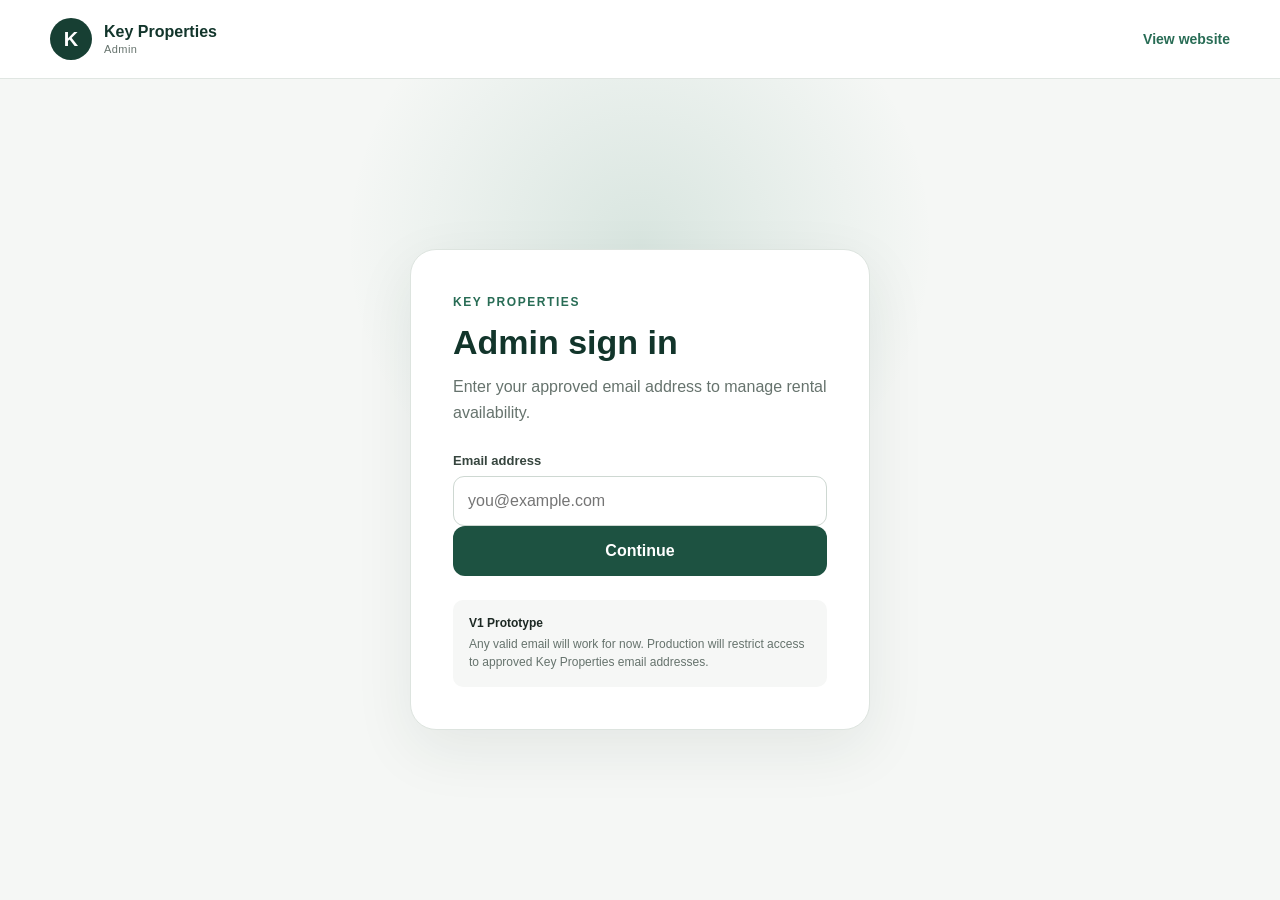
==== admin.html @ e24a8eb3 "Initial Key Properties website" ====
<!DOCTYPE html>
<html lang="en">
<head>
  <meta charset="UTF-8">
  <meta name="viewport" content="width=device-width, initial-scale=1.0">

  <title>Admin | Key Properties</title>

  <link rel="stylesheet" href="styles.css">
</head>

<body data-page="admin" class="admin-body">


<header class="admin-header">
  <div class="container header-inner">

    <a class="brand" href="index.html">
      <span class="brand-mark">K</span>

      <span>
        <strong>Key Properties</strong>
        <small>Admin</small>
      </span>
    </a>

    <div class="admin-header-actions">
      <a href="index.html" class="text-link">
        View website
      </a>

      <button
        id="logoutButton"
        class="button button-small button-outline hidden"
        type="button"
      >
        Sign out
      </button>
    </div>

  </div>
</header>


<main>

  <!-- LOGIN -->

  <section id="adminLogin" class="admin-login">

    <div class="login-card">

      <span class="eyebrow">Key Properties</span>

      <h1>Admin sign in</h1>

      <p>
        Enter your approved email address to manage rental availability.
      </p>


      <form id="adminLoginForm">

        <div class="field">
          <label for="adminEmail">Email address</label>

          <input
            id="adminEmail"
            name="adminEmail"
            type="email"
            placeholder="you@example.com"
            required
          >
        </div>

        <button
          class="button button-primary button-full"
          type="submit"
        >
          Continue
        </button>

      </form>


      <div class="prototype-note">
        <strong>V1 Prototype</strong>

        <p>
          Any valid email will work for now. Production will restrict
          access to approved Key Properties email addresses.
        </p>
      </div>

    </div>

  </section>


  <!-- DASHBOARD -->

  <section id="adminDashboard" class="admin-dashboard hidden">

    <div class="container">

      <div class="admin-page-heading">

        <div>
          <span class="eyebrow">Rental Management</span>
          <h1>Available Units</h1>

          <p>
            Turn a unit on to make it appear on the public website
            and rental forms.
          </p>
        </div>


        <div class="availability-summary">
          <span id="availableCount">0</span>
          <small>available</small>
        </div>

      </div>


      <div class="admin-notice">
        <div>
          <strong>Prototype behaviour</strong>

          <p>
            Changes are currently saved only in this browser.
            The production version will sync these settings across
            Mom, Dad and David automatically.
          </p>
        </div>
      </div>


      <div id="adminUnitGroups"></div>


      <div class="admin-bottom-actions">

        <button
          id="resetAvailability"
          class="button button-secondary"
          type="button"
        >
          Reset to Airtable Starting State
        </button>

        <a
          href="index.html#available"
          class="button button-primary"
        >
          View Public Website
        </a>

      </div>

    </div>

  </section>

</main>

<script src="app.js"></script>

</body>
</html>
---- styles.css ----
/* =========================================================
   KEY PROPERTIES V1
   ========================================================= */

:root {
  --green-950: #12352b;
  --green-900: #173f33;
  --green-800: #1d5241;
  --green-700: #286c55;
  --green-600: #33866a;
  --green-100: #e8f2ed;
  --green-50: #f3f8f5;

  --cream: #f7f7f2;
  --white: #ffffff;

  --text: #1d2924;
  --muted: #66736d;
  --line: #dde4df;

  --success: #237a57;

  --shadow:
    0 20px 60px rgba(22, 54, 43, 0.08);

  --radius-sm: 10px;
  --radius: 16px;
  --radius-lg: 26px;

  --container: 1180px;
}


/* RESET */

* {
  box-sizing: border-box;
}

html {
  scroll-behavior: smooth;
}

body {
  margin: 0;
  font-family:
    Inter,
    -apple-system,
    BlinkMacSystemFont,
    "Segoe UI",
    sans-serif;

  background: var(--white);
  color: var(--text);

  -webkit-font-smoothing: antialiased;
}

a {
  color: inherit;
  text-decoration: none;
}

button,
input,
select,
textarea {
  font: inherit;
}

button {
  cursor: pointer;
}

img {
  max-width: 100%;
}


/* GLOBAL */

.container {
  width: min(calc(100% - 40px), var(--container));
  margin: 0 auto;
}

.hidden {
  display: none !important;
}

.eyebrow {
  display: inline-block;

  margin-bottom: 14px;

  color: var(--green-700);

  font-size: 12px;
  font-weight: 800;
  letter-spacing: 0.13em;

  text-transform: uppercase;
}

.eyebrow-light {
  color: #b9ddcd;
}


/* HEADER */

.site-header,
.admin-header {
  position: sticky;
  top: 0;

  z-index: 100;

  background: rgba(255, 255, 255, 0.94);

  border-bottom: 1px solid rgba(221, 228, 223, 0.9);

  backdrop-filter: blur(16px);
}

.header-inner {
  min-height: 78px;

  display: flex;
  align-items: center;
  justify-content: space-between;

  gap: 30px;
}

.brand {
  display: inline-flex;
  align-items: center;

  gap: 12px;
}

.brand-mark {
  width: 42px;
  height: 42px;

  display: grid;
  place-items: center;

  border-radius: 50%;

  background: var(--green-900);
  color: white;

  font-size: 20px;
  font-weight: 800;
}

.brand strong {
  display: block;

  color: var(--green-950);

  font-size: 16px;
}

.brand small {
  display: block;

  margin-top: 2px;

  color: var(--muted);

  font-size: 11px;
  letter-spacing: 0.04em;
}

.main-nav {
  display: flex;
  align-items: center;

  gap: 30px;
}

.main-nav a {
  position: relative;

  color: #4d5c55;

  font-size: 14px;
  font-weight: 600;
}

.main-nav a:hover,
.main-nav a.active {
  color: var(--green-800);
}

.main-nav a.active::after {
  content: "";

  position: absolute;
  left: 0;
  right: 0;
  bottom: -8px;

  height: 2px;

  background: var(--green-700);
}


/* BUTTONS */

.button {
  min-height: 50px;

  display: inline-flex;
  align-items: center;
  justify-content: center;

  padding: 0 22px;

  border: 1px solid transparent;
  border-radius: 12px;

  font-weight: 750;

  transition:
    transform 0.15s ease,
    background 0.15s ease,
    border 0.15s ease;
}

.button:hover {
  transform: translateY(-1px);
}

.button-small {
  min-height: 42px;
  padding: 0 17px;

  font-size: 14px;
}

.button-primary {
  background: var(--green-800);
  color: white;
}

.button-primary:hover {
  background: var(--green-900);
}

.button-secondary {
  background: var(--green-100);
  color: var(--green-900);
}

.button-outline {
  background: transparent;

  border-color: #cad6cf;

  color: var(--green-900);
}

.button-white {
  background: white;

  color: var(--green-950);
}

.button-full {
  width: 100%;
}


/* HERO */

.hero {
  padding: 90px 0 80px;

  background:
    radial-gradient(
      circle at 85% 20%,
      rgba(72, 137, 109, 0.15),
      transparent 28%
    ),
    linear-gradient(
      180deg,
      #fafbf8 0%,
      #f5f8f5 100%
    );
}

.hero-grid {
  display: grid;
  grid-template-columns:
    minmax(0, 1.25fr)
    minmax(320px, 0.75fr);

  align-items: center;

  gap: 80px;
}

.hero-copy h1 {
  max-width: 720px;

  margin: 0;

  color: var(--green-950);

  font-size: clamp(48px, 6vw, 78px);
  line-height: 0.98;
  letter-spacing: -0.055em;
}

.hero-copy h1 span {
  display: block;

  color: var(--green-600);
}

.hero-lead {
  max-width: 640px;

  margin: 28px 0 0;

  color: var(--muted);

  font-size: 19px;
  line-height: 1.7;
}

.hero-actions {
  display: flex;
  flex-wrap: wrap;

  gap: 12px;

  margin-top: 36px;
}

.hero-points {
  display: flex;
  flex-wrap: wrap;

  gap: 24px;

  margin-top: 32px;

  color: #55645d;

  font-size: 13px;
  font-weight: 650;
}

.hero-panel {
  padding: 32px;

  border: 1px solid #dfe8e3;
  border-radius: var(--radius-lg);

  background: rgba(255, 255, 255, 0.78);

  box-shadow: var(--shadow);
}

.hero-panel-top {
  display: flex;
  align-items: center;

  gap: 9px;

  color: var(--muted);

  font-size: 13px;
  font-weight: 700;
}

.status-dot {
  width: 9px;
  height: 9px;

  border-radius: 50%;

  background: #3a9f76;

  box-shadow:
    0 0 0 5px rgba(58, 159, 118, 0.12);
}

.hero-availability {
  margin: 28px 0;
}

.hero-unit {
  margin-bottom: 16px;
}

.hero-unit:last-child {
  margin-bottom: 0;
}

.hero-unit strong {
  display: block;

  margin-bottom: 5px;

  color: var(--green-950);

  font-size: 20px;
}

.hero-unit span {
  color: var(--muted);

  font-size: 14px;
}

.text-link {
  color: var(--green-700);

  font-size: 14px;
  font-weight: 750;
}


/* SECTIONS */

.section {
  padding: 90px 0;
}

.section-soft {
  background: var(--green-50);
}

.section-heading {
  display: flex;
  align-items: flex-end;
  justify-content: space-between;

  gap: 50px;

  margin-bottom: 40px;
}

.section-heading h2 {
  margin: 0;

  color: var(--green-950);

  font-size: 42px;
  letter-spacing: -0.035em;
}

.section-heading p {
  max-width: 500px;

  margin: 0;

  color: var(--muted);

  line-height: 1.7;
}


/* RENTALS */

.rental-grid {
  display: grid;
  grid-template-columns: repeat(3, 1fr);

  gap: 20px;
}

.rental-card {
  overflow: hidden;

  border: 1px solid var(--line);
  border-radius: var(--radius-lg);

  background: white;

  transition:
    transform 0.18s ease,
    box-shadow 0.18s ease;
}

.rental-card:hover {
  transform: translateY(-3px);

  box-shadow: var(--shadow);
}

.rental-visual {
  min-height: 165px;

  display: flex;
  align-items: flex-end;

  padding: 22px;

  background:
    linear-gradient(
      135deg,
      var(--green-900),
      var(--green-700)
    );
}

.rental-visual-badge {
  padding: 7px 10px;

  border-radius: 99px;

  background: rgba(255, 255, 255, 0.15);
  color: white;

  font-size: 11px;
  font-weight: 750;

  backdrop-filter: blur(10px);
}

.rental-content {
  padding: 24px;
}

.rental-content h3 {
  margin: 0;

  color: var(--green-950);

  font-size: 21px;
}

.rental-content p {
  margin: 8px 0 20px;

  color: var(--muted);

  font-size: 14px;
}

.rental-meta {
  display: flex;

  gap: 18px;

  margin-bottom: 22px;

  color: #52625a;

  font-size: 13px;
  font-weight: 650;
}

.empty-state {
  grid-column: 1 / -1;

  padding: 50px;

  border: 1px dashed #cad6cf;
  border-radius: var(--radius-lg);

  background: var(--green-50);

  text-align: center;
}

.empty-state h3 {
  color: var(--green-950);
}


/* FEATURES */

.simple-grid {
  display: grid;
  grid-template-columns: repeat(3, 1fr);

  gap: 20px;
}

.feature-card {
  padding: 32px;

  border-radius: var(--radius);

  background: white;

  border: 1px solid #e0e8e3;
}

.feature-number {
  display: block;

  margin-bottom: 26px;

  color: var(--green-600);

  font-size: 12px;
  font-weight: 800;
}

.feature-card h3 {
  margin: 0 0 10px;

  color: var(--green-950);
}

.feature-card p {
  margin: 0;

  color: var(--muted);

  line-height: 1.6;
}


/* CTA */

.cta-card {
  display: flex;
  align-items: center;
  justify-content: space-between;

  gap: 40px;

  padding: 52px;

  border-radius: var(--radius-lg);

  background: var(--green-950);
  color: white;
}

.cta-card h2 {
  max-width: 650px;

  margin: 0;

  font-size: 40px;
  letter-spacing: -0.035em;
}

.cta-card p {
  max-width: 650px;

  margin: 12px 0 0;

  color: #c6d8d0;

  line-height: 1.6;
}


/* FORMS */

.form-page {
  padding: 70px 0 100px;

  background: #f7f9f7;
}

.form-layout {
  display: grid;

  grid-template-columns:
    minmax(250px, 0.45fr)
    minmax(0, 1fr);

  align-items: start;

  gap: 55px;
}

.form-sidebar {
  position: sticky;
  top: 125px;

  padding-top: 24px;
}

.form-sidebar h1 {
  margin: 0;

  color: var(--green-950);

  font-size: 41px;
  line-height: 1.08;
  letter-spacing: -0.04em;
}

.form-sidebar > p {
  margin: 20px 0;

  color: var(--muted);

  line-height: 1.7;
}

.sidebar-note {
  margin: 32px 0;

  padding: 20px;

  border-left: 3px solid var(--green-600);

  background: var(--green-100);
}

.sidebar-note strong {
  color: var(--green-950);
}

.sidebar-note p {
  margin: 8px 0 0;

  color: #55675e;

  font-size: 14px;
  line-height: 1.6;
}

.form-card {
  padding: 44px;

  border: 1px solid var(--line);
  border-radius: var(--radius-lg);

  background: white;

  box-shadow: 0 10px 40px rgba(20, 50, 40, 0.04);
}

.form-card-wide {
  max-width: 850px;
}

.form-section-heading {
  display: flex;
  align-items: center;

  gap: 16px;

  margin-bottom: 28px;
}

.form-section-heading > span {
  width: 38px;
  height: 38px;

  flex: 0 0 auto;

  display: grid;
  place-items: center;

  border-radius: 50%;

  background: var(--green-100);
  color: var(--green-800);

  font-size: 12px;
  font-weight: 800;
}

.form-section-heading h2 {
  margin: 0;

  color: var(--green-950);

  font-size: 22px;
}

.form-section-heading p {
  margin: 4px 0 0;

  color: var(--muted);

  font-size: 13px;
}

.form-grid {
  display: grid;

  gap: 20px;
}

.form-grid.two-columns {
  grid-template-columns: repeat(2, minmax(0, 1fr));
}

.field.full {
  grid-column: 1 / -1;
}

.field label {
  display: block;

  margin-bottom: 8px;

  color: #36453e;

  font-size: 13px;
  font-weight: 700;
}

.label-note {
  color: var(--muted);
  font-weight: 500;
}

.field input,
.field select,
.field textarea {
  width: 100%;

  border: 1px solid #ced8d2;
  border-radius: 11px;

  background: white;

  color: var(--text);

  outline: none;

  transition:
    border 0.15s ease,
    box-shadow 0.15s ease;
}

.field input,
.field select {
  min-height: 50px;

  padding: 0 14px;
}

.field textarea {
  padding: 14px;

  resize: vertical;
}

.field input:focus,
.field select:focus,
.field textarea:focus {
  border-color: var(--green-600);

  box-shadow:
    0 0 0 4px rgba(51, 134, 106, 0.1);
}

.form-divider {
  height: 1px;

  margin: 38px 0;

  border: 0;

  background: #e7ece9;
}

.checkbox-row {
  display: flex;
  align-items: flex-start;

  gap: 12px;

  margin: 30px 0;

  color: #53615b;

  font-size: 13px;
  line-height: 1.55;
}

.checkbox-row input {
  margin-top: 3px;
}

.success-message {
  margin-top: 20px;

  padding: 20px;

  border: 1px solid #b7dcca;
  border-radius: var(--radius-sm);

  background: #eef8f3;

  color: #285d48;
}

.success-message p {
  margin: 5px 0 0;

  font-size: 14px;
  line-height: 1.5;
}


/* ADMIN */

.admin-body {
  background: #f5f7f5;
}

.admin-header-actions {
  display: flex;
  align-items: center;

  gap: 20px;
}

.admin-login {
  min-height: calc(100vh - 79px);

  display: grid;
  place-items: center;

  padding: 50px 20px;

  background:
    radial-gradient(
      circle at 50% 20%,
      rgba(46, 124, 96, 0.14),
      transparent 32%
    ),
    #f5f7f5;
}

.login-card {
  width: min(100%, 460px);

  padding: 42px;

  border: 1px solid var(--line);
  border-radius: var(--radius-lg);

  background: white;

  box-shadow: var(--shadow);
}

.login-card h1 {
  margin: 0;

  color: var(--green-950);

  font-size: 34px;
}

.login-card > p {
  margin: 12px 0 28px;

  color: var(--muted);

  line-height: 1.6;
}

.prototype-note {
  margin-top: 24px;

  padding: 16px;

  border-radius: var(--radius-sm);

  background: #f6f7f6;

  color: var(--muted);

  font-size: 12px;
}

.prototype-note strong {
  color: var(--text);
}

.prototype-note p {
  margin: 5px 0 0;

  line-height: 1.5;
}

.admin-dashboard {
  padding: 60px 0 100px;
}

.admin-page-heading {
  display: flex;
  align-items: center;
  justify-content: space-between;

  gap: 30px;

  margin-bottom: 30px;
}

.admin-page-heading h1 {
  margin: 0;

  color: var(--green-950);

  font-size: 42px;
  letter-spacing: -0.04em;
}

.admin-page-heading p {
  margin: 10px 0 0;

  color: var(--muted);
}

.availability-summary {
  min-width: 130px;

  padding: 20px 26px;

  border: 1px solid var(--line);
  border-radius: var(--radius);

  background: white;

  text-align: center;
}

.availability-summary span {
  display: block;

  color: var(--green-700);

  font-size: 36px;
  font-weight: 800;
}

.availability-summary small {
  color: var(--muted);
}

.admin-notice {
  margin-bottom: 30px;

  padding: 20px 22px;

  border: 1px solid #d8e7df;
  border-radius: var(--radius-sm);

  background: var(--green-50);
}

.admin-notice p {
  margin: 5px 0 0;

  color: var(--muted);

  font-size: 13px;
}

.property-group {
  margin-bottom: 24px;

  border: 1px solid var(--line);
  border-radius: var(--radius);

  background: white;

  overflow: hidden;
}

.property-group-header {
  display: flex;
  align-items: center;
  justify-content: space-between;

  gap: 20px;

  padding: 22px 24px;

  border-bottom: 1px solid var(--line);

  background: #fafbfa;
}

.property-group-header h2 {
  margin: 0;

  color: var(--green-950);

  font-size: 19px;
}

.property-group-header span {
  color: var(--muted);

  font-size: 12px;
}

.admin-unit {
  min-height: 82px;

  display: flex;
  align-items: center;
  justify-content: space-between;

  gap: 30px;

  padding: 17px 24px;

  border-bottom: 1px solid #edf0ee;
}

.admin-unit:last-child {
  border-bottom: 0;
}

.admin-unit-info strong {
  display: block;

  color: #26362f;
}

.admin-unit-info span {
  display: block;

  margin-top: 5px;

  color: var(--muted);

  font-size: 13px;
}


/* TOGGLE */

.switch {
  position: relative;

  width: 52px;
  height: 29px;

  flex: 0 0 auto;
}

.switch input {
  width: 0;
  height: 0;

  opacity: 0;
}

.slider {
  position: absolute;
  inset: 0;

  border-radius: 99px;

  background: #cad2ce;

  transition: 0.2s;
}

.slider::before {
  content: "";

  position: absolute;

  width: 23px;
  height: 23px;

  left: 3px;
  top: 3px;

  border-radius: 50%;

  background: white;

  box-shadow: 0 2px 5px rgba(0, 0, 0, 0.18);

  transition: 0.2s;
}

.switch input:checked + .slider {
  background: var(--green-600);
}

.switch input:checked + .slider::before {
  transform: translateX(23px);
}

.admin-bottom-actions {
  display: flex;
  justify-content: flex-end;

  gap: 12px;

  margin-top: 35px;
}


/* FOOTER */

.site-footer {
  padding: 35px 0;

  border-top: 1px solid var(--line);

  background: white;
}

.footer-inner {
  display: flex;
  align-items: center;
  justify-content: space-between;

  gap: 30px;
}

.footer-inner strong {
  color: var(--green-950);
}

.footer-inner p {
  margin: 5px 0 0;

  color: var(--muted);

  font-size: 12px;
}

.footer-links {
  display: flex;

  gap: 24px;

  color: var(--muted);

  font-size: 13px;
}


/* RESPONSIVE */

@media (max-width: 900px) {

  .main-nav {
    display: none;
  }

  .hero {
    padding-top: 65px;
  }

  .hero-grid {
    grid-template-columns: 1fr;

    gap: 45px;
  }

  .rental-grid,
  .simple-grid {
    grid-template-columns: 1fr 1fr;
  }

  .section-heading {
    display: block;
  }

  .section-heading p {
    margin-top: 15px;
  }

  .form-layout {
    grid-template-columns: 1fr;
  }

  .form-sidebar {
    position: static;
  }

}


@media (max-width: 650px) {

  .container {
    width: min(calc(100% - 28px), var(--container));
  }

  .header-inner {
    min-height: 70px;
  }

  .header-inner > .button {
    display: none;
  }

  .hero {
    padding: 55px 0;
  }

  .hero-copy h1 {
    font-size: 48px;
  }

  .hero-points {
    display: grid;

    gap: 9px;
  }

  .section {
    padding: 65px 0;
  }

  .section-heading h2 {
    font-size: 34px;
  }

  .rental-grid,
  .simple-grid {
    grid-template-columns: 1fr;
  }

  .cta-card {
    display: block;

    padding: 34px;
  }

  .cta-card h2 {
    font-size: 32px;
  }

  .cta-card .button {
    margin-top: 26px;
  }

  .form-page {
    padding: 40px 0 70px;
  }

  .form-card {
    padding: 26px 20px;
  }

  .form-sidebar h1 {
    font-size: 34px;
  }

  .form-grid.two-columns {
    grid-template-columns: 1fr;
  }

  .field.full {
    grid-column: auto;
  }

  .admin-page-heading {
    align-items: flex-start;
  }

  .admin-unit {
    padding: 16px 18px;
  }

  .admin-bottom-actions {
    flex-direction: column;
  }

  .footer-inner {
    display: block;
  }

  .footer-links {
    margin-top: 20px;
  }

}
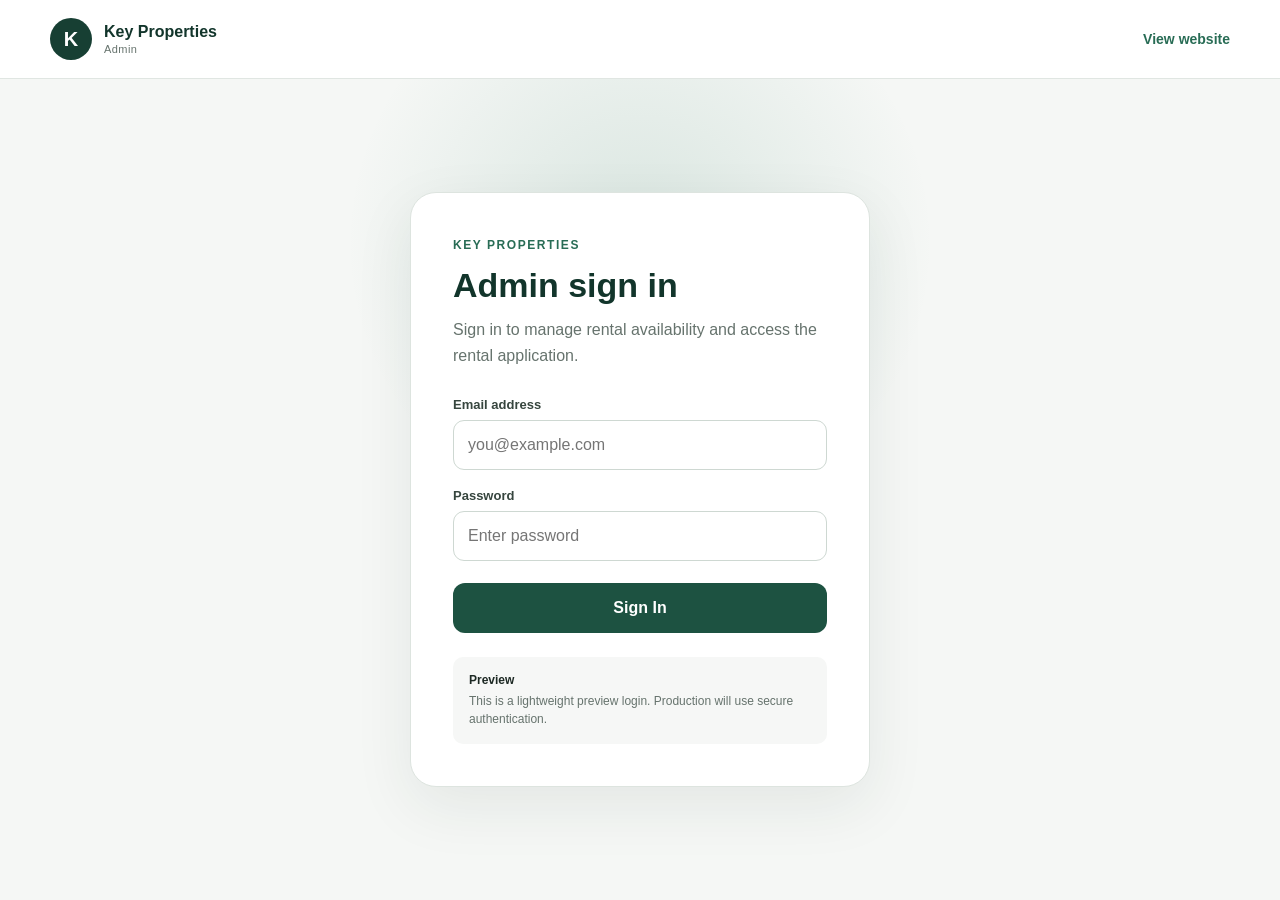
==== commit 519bef04: "Add admin login and private application access" ====
--- a/admin.html
+++ b/admin.html
@@ -1,33 +1,69 @@
 <!DOCTYPE html>
 <html lang="en">
 <head>
+
   <meta charset="UTF-8">
-  <meta name="viewport" content="width=device-width, initial-scale=1.0">
-
-  <title>Admin | Key Properties</title>
-
-  <link rel="stylesheet" href="styles.css">
+
+  <meta
+    name="viewport"
+    content="width=device-width, initial-scale=1.0"
+  >
+
+  <title>
+    Admin | Key Properties
+  </title>
+
+  <link
+    rel="stylesheet"
+    href="styles.css"
+  >
+
 </head>
 
-<body data-page="admin" class="admin-body">
+
+<body
+  data-page="admin"
+  class="admin-body"
+>
 
 
 <header class="admin-header">
+
   <div class="container header-inner">
 
-    <a class="brand" href="index.html">
-      <span class="brand-mark">K</span>
+    <a
+      class="brand"
+      href="index.html"
+    >
+
+      <span class="brand-mark">
+        K
+      </span>
 
       <span>
-        <strong>Key Properties</strong>
-        <small>Admin</small>
+
+        <strong>
+          Key Properties
+        </strong>
+
+        <small>
+          Admin
+        </small>
+
       </span>
+
     </a>
 
+
     <div class="admin-header-actions">
-      <a href="index.html" class="text-link">
+
+      <a
+        href="index.html"
+        class="text-link"
+      >
         View website
       </a>
+
 
       <button
         id="logoutButton"
@@ -36,60 +72,116 @@
       >
         Sign out
       </button>
+
     </div>
 
   </div>
+
 </header>
 
 
+
 <main>
 
-  <!-- LOGIN -->
-
-  <section id="adminLogin" class="admin-login">
+
+  <section
+    id="adminLogin"
+    class="admin-login"
+  >
+
 
     <div class="login-card">
 
-      <span class="eyebrow">Key Properties</span>
-
-      <h1>Admin sign in</h1>
+
+      <span class="eyebrow">
+        Key Properties
+      </span>
+
+
+      <h1>
+        Admin sign in
+      </h1>
+
 
       <p>
-        Enter your approved email address to manage rental availability.
+        Sign in to manage rental availability and
+        access the rental application.
       </p>
 
 
+
       <form id="adminLoginForm">
 
+
         <div class="field">
-          <label for="adminEmail">Email address</label>
+
+          <label for="adminEmail">
+            Email address
+          </label>
 
           <input
             id="adminEmail"
             name="adminEmail"
             type="email"
+            autocomplete="email"
             placeholder="you@example.com"
             required
           >
-        </div>
+
+        </div>
+
+
+
+        <div class="field admin-password-field">
+
+          <label for="adminPassword">
+            Password
+          </label>
+
+          <input
+            id="adminPassword"
+            name="adminPassword"
+            type="password"
+            autocomplete="current-password"
+            placeholder="Enter password"
+            required
+          >
+
+        </div>
+
+
+
+        <div
+          id="loginError"
+          class="login-error hidden"
+        >
+          Incorrect email address or password.
+        </div>
+
+
 
         <button
-          class="button button-primary button-full"
+          class="button button-primary button-full admin-login-button"
           type="submit"
         >
-          Continue
+          Sign In
         </button>
 
       </form>
 
 
+
       <div class="prototype-note">
-        <strong>V1 Prototype</strong>
+
+        <strong>
+          Preview
+        </strong>
 
         <p>
-          Any valid email will work for now. Production will restrict
-          access to approved Key Properties email addresses.
+          This is a lightweight preview login.
+          Production will use secure authentication.
         </p>
+
       </div>
 
     </div>
@@ -97,47 +189,211 @@
   </section>
 
 
-  <!-- DASHBOARD -->
-
-  <section id="adminDashboard" class="admin-dashboard hidden">
+
+  <section
+    id="adminDashboard"
+    class="admin-dashboard hidden"
+  >
+
 
     <div class="container">
 
+
       <div class="admin-page-heading">
 
+
         <div>
-          <span class="eyebrow">Rental Management</span>
-          <h1>Available Units</h1>
+
+          <span class="eyebrow">
+            Key Properties Admin
+          </span>
+
+          <h1>
+            Rental Management
+          </h1>
+
+          <p id="adminWelcome">
+            Manage available rentals and application access.
+          </p>
+
+        </div>
+
+
+        <div class="availability-summary">
+
+          <span id="availableCount">
+            0
+          </span>
+
+          <small>
+            available
+          </small>
+
+        </div>
+
+      </div>
+
+
+
+      <div class="admin-tools">
+
+
+        <section class="admin-tool-card">
+
+
+          <div class="admin-tool-icon">
+            ↗
+          </div>
+
+
+          <div>
+
+            <span class="eyebrow">
+              Applicant Link
+            </span>
+
+            <h2>
+              Rental Application
+            </h2>
+
+            <p>
+              Send this link only to applicants you want
+              to complete the full rental application.
+            </p>
+
+
+            <div class="copy-link-row">
+
+              <input
+                id="applicationLink"
+                type="text"
+                readonly
+              >
+
+
+              <button
+                id="copyApplicationLink"
+                class="button button-primary"
+                type="button"
+              >
+                Copy Link
+              </button>
+
+            </div>
+
+
+            <div class="admin-link-actions">
+
+              <a
+                href="apply.html"
+                target="_blank"
+                class="text-link"
+              >
+                Preview application →
+              </a>
+
+            </div>
+
+
+            <div
+              id="copySuccess"
+              class="copy-success hidden"
+            >
+              Application link copied ✓
+            </div>
+
+          </div>
+
+        </section>
+
+
+
+        <section class="admin-tool-card">
+
+
+          <div class="admin-tool-icon">
+            ⌂
+          </div>
+
+
+          <div>
+
+            <span class="eyebrow">
+              Public Website
+            </span>
+
+            <h2>
+              Rental Inquiry
+            </h2>
+
+            <p>
+              Preview the same inquiry form prospective
+              tenants will use from the website.
+            </p>
+
+
+            <a
+              href="inquiry.html"
+              target="_blank"
+              class="button button-secondary"
+            >
+              Open Inquiry Form
+            </a>
+
+          </div>
+
+        </section>
+
+
+      </div>
+
+
+
+      <div class="admin-section-heading">
+
+        <div>
+
+          <span class="eyebrow">
+            Website Availability
+          </span>
+
+          <h2>
+            Available Rentals
+          </h2>
 
           <p>
-            Turn a unit on to make it appear on the public website
-            and rental forms.
+            Turn a unit on to make it appear on the public
+            website and inquiry form.
           </p>
-        </div>
-
-
-        <div class="availability-summary">
-          <span id="availableCount">0</span>
-          <small>available</small>
-        </div>
-
-      </div>
+
+        </div>
+
+      </div>
+
 
 
       <div class="admin-notice">
+
         <div>
-          <strong>Prototype behaviour</strong>
+
+          <strong>
+            Preview behaviour
+          </strong>
 
           <p>
-            Changes are currently saved only in this browser.
-            The production version will sync these settings across
-            Mom, Dad and David automatically.
+            Availability changes are currently saved only
+            in this browser. The production version will
+            synchronize changes between Mom, Dad and David.
           </p>
-        </div>
-      </div>
+
+        </div>
+
+      </div>
+
 
 
       <div id="adminUnitGroups"></div>
+
 
 
       <div class="admin-bottom-actions">
@@ -147,25 +403,31 @@
           class="button button-secondary"
           type="button"
         >
-          Reset to Airtable Starting State
+          Reset Availability
         </button>
+
 
         <a
           href="index.html#available"
           class="button button-primary"
+          target="_blank"
         >
           View Public Website
         </a>
 
       </div>
 
+
     </div>
 
   </section>
 
+
 </main>
 
+
 <script src="app.js"></script>
+
 
 </body>
 </html>
--- a/styles.css
+++ b/styles.css
@@ -1,8 +1,9 @@
 /* =========================================================
-   KEY PROPERTIES V1
+   KEY PROPERTIES
    ========================================================= */
 
 :root {
+
   --green-950: #12352b;
   --green-900: #173f33;
   --green-800: #1d5241;
@@ -28,21 +29,28 @@
   --radius-lg: 26px;
 
   --container: 1180px;
-}
-
-
-/* RESET */
+
+}
+
+
+/* =========================================================
+   RESET
+   ========================================================= */
 
 * {
   box-sizing: border-box;
 }
 
+
 html {
   scroll-behavior: smooth;
 }
 
+
 body {
+
   margin: 0;
+
   font-family:
     Inter,
     -apple-system,
@@ -53,42 +61,71 @@
   background: var(--white);
   color: var(--text);
 
-  -webkit-font-smoothing: antialiased;
-}
+  -webkit-font-smoothing:
+    antialiased;
+
+}
+
 
 a {
+
   color: inherit;
+
   text-decoration: none;
-}
+
+}
+
 
 button,
 input,
 select,
 textarea {
+
   font: inherit;
-}
+
+}
+
 
 button {
+
   cursor: pointer;
-}
+
+}
+
 
 img {
+
   max-width: 100%;
-}
-
-
-/* GLOBAL */
+
+}
+
+
+/* =========================================================
+   GLOBAL
+   ========================================================= */
 
 .container {
-  width: min(calc(100% - 40px), var(--container));
+
+  width:
+    min(
+      calc(100% - 40px),
+      var(--container)
+    );
+
   margin: 0 auto;
-}
+
+}
+
 
 .hidden {
+
   display: none !important;
-}
+
+}
+
 
 .eyebrow {
+
   display: inline-block;
 
   margin-bottom: 14px;
@@ -97,74 +134,120 @@
 
   font-size: 12px;
   font-weight: 800;
+
   letter-spacing: 0.13em;
 
   text-transform: uppercase;
-}
+
+}
+
 
 .eyebrow-light {
+
   color: #b9ddcd;
-}
-
-
-/* HEADER */
+
+}
+
+
+/* =========================================================
+   HEADER
+   ========================================================= */
 
 .site-header,
 .admin-header {
+
   position: sticky;
+
   top: 0;
 
   z-index: 100;
 
-  background: rgba(255, 255, 255, 0.94);
-
-  border-bottom: 1px solid rgba(221, 228, 223, 0.9);
-
-  backdrop-filter: blur(16px);
-}
+  background:
+    rgba(
+      255,
+      255,
+      255,
+      0.94
+    );
+
+  border-bottom:
+    1px solid
+    rgba(
+      221,
+      228,
+      223,
+      0.9
+    );
+
+  backdrop-filter:
+    blur(16px);
+
+}
+
 
 .header-inner {
+
   min-height: 78px;
 
   display: flex;
+
   align-items: center;
-  justify-content: space-between;
+
+  justify-content:
+    space-between;
 
   gap: 30px;
-}
+
+}
+
 
 .brand {
+
   display: inline-flex;
+
   align-items: center;
 
   gap: 12px;
-}
+
+}
+
 
 .brand-mark {
+
   width: 42px;
   height: 42px;
 
   display: grid;
+
   place-items: center;
 
   border-radius: 50%;
 
-  background: var(--green-900);
+  background:
+    var(--green-900);
+
   color: white;
 
   font-size: 20px;
   font-weight: 800;
-}
+
+}
+
 
 .brand strong {
+
   display: block;
 
-  color: var(--green-950);
+  color:
+    var(--green-950);
 
   font-size: 16px;
-}
+
+}
+
 
 .brand small {
+
   display: block;
 
   margin-top: 2px;
@@ -172,56 +255,83 @@
   color: var(--muted);
 
   font-size: 11px;
+
   letter-spacing: 0.04em;
-}
+
+}
+
 
 .main-nav {
+
   display: flex;
+
   align-items: center;
 
   gap: 30px;
-}
+
+}
+
 
 .main-nav a {
+
   position: relative;
 
   color: #4d5c55;
 
   font-size: 14px;
   font-weight: 600;
-}
+
+}
+
 
 .main-nav a:hover,
 .main-nav a.active {
+
   color: var(--green-800);
-}
+
+}
+
 
 .main-nav a.active::after {
+
   content: "";
 
   position: absolute;
+
   left: 0;
   right: 0;
+
   bottom: -8px;
 
   height: 2px;
 
-  background: var(--green-700);
-}
-
-
-/* BUTTONS */
+  background:
+    var(--green-700);
+
+}
+
+
+/* =========================================================
+   BUTTONS
+   ========================================================= */
 
 .button {
+
   min-height: 50px;
 
   display: inline-flex;
+
   align-items: center;
+
   justify-content: center;
 
-  padding: 0 22px;
-
-  border: 1px solid transparent;
+  padding:
+    0 22px;
+
+  border:
+    1px solid
+    transparent;
+
   border-radius: 12px;
 
   font-weight: 750;
@@ -230,72 +340,121 @@
     transform 0.15s ease,
     background 0.15s ease,
     border 0.15s ease;
-}
+
+}
+
 
 .button:hover {
-  transform: translateY(-1px);
-}
+
+  transform:
+    translateY(-1px);
+
+}
+
 
 .button-small {
+
   min-height: 42px;
-  padding: 0 17px;
+
+  padding:
+    0 17px;
 
   font-size: 14px;
-}
+
+}
+
 
 .button-primary {
-  background: var(--green-800);
+
+  background:
+    var(--green-800);
+
   color: white;
-}
+
+}
+
 
 .button-primary:hover {
-  background: var(--green-900);
-}
+
+  background:
+    var(--green-900);
+
+}
+
 
 .button-secondary {
-  background: var(--green-100);
-  color: var(--green-900);
-}
+
+  background:
+    var(--green-100);
+
+  color:
+    var(--green-900);
+
+}
+
 
 .button-outline {
-  background: transparent;
-
-  border-color: #cad6cf;
-
-  color: var(--green-900);
-}
+
+  background:
+    transparent;
+
+  border-color:
+    #cad6cf;
+
+  color:
+    var(--green-900);
+
+}
+
 
 .button-white {
-  background: white;
-
-  color: var(--green-950);
-}
+
+  background:
+    white;
+
+  color:
+    var(--green-950);
+
+}
+
 
 .button-full {
+
   width: 100%;
-}
-
-
-/* HERO */
+
+}
+
+
+/* =========================================================
+   HERO
+   ========================================================= */
 
 .hero {
-  padding: 90px 0 80px;
-
-  background:
+
+  padding:
+    90px 0 80px;
+
+  background:
+
     radial-gradient(
       circle at 85% 20%,
       rgba(72, 137, 109, 0.15),
       transparent 28%
     ),
+
     linear-gradient(
       180deg,
       #fafbf8 0%,
       #f5f8f5 100%
     );
-}
+
+}
+
 
 .hero-grid {
+
   display: grid;
+
   grid-template-columns:
     minmax(0, 1.25fr)
     minmax(320px, 0.75fr);
@@ -303,48 +462,77 @@
   align-items: center;
 
   gap: 80px;
-}
+
+}
+
 
 .hero-copy h1 {
+
   max-width: 720px;
 
   margin: 0;
 
-  color: var(--green-950);
-
-  font-size: clamp(48px, 6vw, 78px);
+  color:
+    var(--green-950);
+
+  font-size:
+    clamp(
+      48px,
+      6vw,
+      78px
+    );
+
   line-height: 0.98;
+
   letter-spacing: -0.055em;
-}
+
+}
+
 
 .hero-copy h1 span {
+
   display: block;
 
-  color: var(--green-600);
-}
+  color:
+    var(--green-600);
+
+}
+
 
 .hero-lead {
+
   max-width: 640px;
 
-  margin: 28px 0 0;
-
-  color: var(--muted);
+  margin:
+    28px 0 0;
+
+  color:
+    var(--muted);
 
   font-size: 19px;
+
   line-height: 1.7;
-}
+
+}
+
 
 .hero-actions {
+
   display: flex;
+
   flex-wrap: wrap;
 
   gap: 12px;
 
   margin-top: 36px;
-}
+
+}
+
 
 .hero-points {
+
   display: flex;
+
   flex-wrap: wrap;
 
   gap: 24px;
@@ -355,32 +543,54 @@
 
   font-size: 13px;
   font-weight: 650;
-}
+
+}
+
 
 .hero-panel {
+
   padding: 32px;
 
-  border: 1px solid #dfe8e3;
-  border-radius: var(--radius-lg);
-
-  background: rgba(255, 255, 255, 0.78);
-
-  box-shadow: var(--shadow);
-}
+  border:
+    1px solid
+    #dfe8e3;
+
+  border-radius:
+    var(--radius-lg);
+
+  background:
+    rgba(
+      255,
+      255,
+      255,
+      0.78
+    );
+
+  box-shadow:
+    var(--shadow);
+
+}
+
 
 .hero-panel-top {
+
   display: flex;
+
   align-items: center;
 
   gap: 9px;
 
-  color: var(--muted);
+  color:
+    var(--muted);
 
   font-size: 13px;
   font-weight: 700;
-}
+
+}
+
 
 .status-dot {
+
   width: 9px;
   height: 9px;
 
@@ -389,117 +599,191 @@
   background: #3a9f76;
 
   box-shadow:
-    0 0 0 5px rgba(58, 159, 118, 0.12);
-}
+    0 0 0 5px
+    rgba(
+      58,
+      159,
+      118,
+      0.12
+    );
+
+}
+
 
 .hero-availability {
-  margin: 28px 0;
-}
+
+  margin:
+    28px 0;
+
+}
+
 
 .hero-unit {
+
   margin-bottom: 16px;
-}
+
+}
+
 
 .hero-unit:last-child {
+
   margin-bottom: 0;
-}
+
+}
+
 
 .hero-unit strong {
+
   display: block;
 
   margin-bottom: 5px;
 
-  color: var(--green-950);
+  color:
+    var(--green-950);
 
   font-size: 20px;
-}
+
+}
+
 
 .hero-unit span {
-  color: var(--muted);
+
+  color:
+    var(--muted);
 
   font-size: 14px;
-}
+
+}
+
 
 .text-link {
-  color: var(--green-700);
+
+  color:
+    var(--green-700);
 
   font-size: 14px;
   font-weight: 750;
-}
-
-
-/* SECTIONS */
+
+}
+
+
+/* =========================================================
+   SECTIONS
+   ========================================================= */
 
 .section {
-  padding: 90px 0;
-}
+
+  padding:
+    90px 0;
+
+}
+
 
 .section-soft {
-  background: var(--green-50);
-}
+
+  background:
+    var(--green-50);
+
+}
+
 
 .section-heading {
+
   display: flex;
+
   align-items: flex-end;
-  justify-content: space-between;
+
+  justify-content:
+    space-between;
 
   gap: 50px;
 
   margin-bottom: 40px;
-}
+
+}
+
 
 .section-heading h2 {
+
   margin: 0;
 
-  color: var(--green-950);
+  color:
+    var(--green-950);
 
   font-size: 42px;
+
   letter-spacing: -0.035em;
-}
+
+}
+
 
 .section-heading p {
+
   max-width: 500px;
 
   margin: 0;
 
-  color: var(--muted);
+  color:
+    var(--muted);
 
   line-height: 1.7;
-}
-
-
-/* RENTALS */
+
+}
+
+
+/* =========================================================
+   RENTALS
+   ========================================================= */
 
 .rental-grid {
+
   display: grid;
-  grid-template-columns: repeat(3, 1fr);
+
+  grid-template-columns:
+    repeat(3, 1fr);
 
   gap: 20px;
-}
+
+}
+
 
 .rental-card {
+
   overflow: hidden;
 
-  border: 1px solid var(--line);
-  border-radius: var(--radius-lg);
+  border:
+    1px solid
+    var(--line);
+
+  border-radius:
+    var(--radius-lg);
 
   background: white;
 
   transition:
     transform 0.18s ease,
     box-shadow 0.18s ease;
-}
+
+}
+
 
 .rental-card:hover {
-  transform: translateY(-3px);
-
-  box-shadow: var(--shadow);
-}
+
+  transform:
+    translateY(-3px);
+
+  box-shadow:
+    var(--shadow);
+
+}
+
 
 .rental-visual {
+
   min-height: 165px;
 
   display: flex;
+
   align-items: flex-end;
 
   padding: 22px;
@@ -510,43 +794,70 @@
       var(--green-900),
       var(--green-700)
     );
-}
+
+}
+
 
 .rental-visual-badge {
-  padding: 7px 10px;
+
+  padding:
+    7px 10px;
 
   border-radius: 99px;
 
-  background: rgba(255, 255, 255, 0.15);
+  background:
+    rgba(
+      255,
+      255,
+      255,
+      0.15
+    );
+
   color: white;
 
   font-size: 11px;
   font-weight: 750;
 
-  backdrop-filter: blur(10px);
-}
+  backdrop-filter:
+    blur(10px);
+
+}
+
 
 .rental-content {
+
   padding: 24px;
-}
+
+}
+
 
 .rental-content h3 {
+
   margin: 0;
 
-  color: var(--green-950);
+  color:
+    var(--green-950);
 
   font-size: 21px;
-}
+
+}
+
 
 .rental-content p {
-  margin: 8px 0 20px;
-
-  color: var(--muted);
+
+  margin:
+    8px 0 20px;
+
+  color:
+    var(--muted);
 
   font-size: 14px;
-}
+
+}
+
 
 .rental-meta {
+
   display: flex;
 
   gap: 18px;
@@ -557,117 +868,183 @@
 
   font-size: 13px;
   font-weight: 650;
-}
+
+}
+
 
 .empty-state {
-  grid-column: 1 / -1;
+
+  grid-column:
+    1 / -1;
 
   padding: 50px;
 
-  border: 1px dashed #cad6cf;
-  border-radius: var(--radius-lg);
-
-  background: var(--green-50);
+  border:
+    1px dashed
+    #cad6cf;
+
+  border-radius:
+    var(--radius-lg);
+
+  background:
+    var(--green-50);
 
   text-align: center;
-}
+
+}
+
 
 .empty-state h3 {
-  color: var(--green-950);
-}
-
-
-/* FEATURES */
+
+  color:
+    var(--green-950);
+
+}
+
+
+/* =========================================================
+   FEATURES
+   ========================================================= */
 
 .simple-grid {
+
   display: grid;
-  grid-template-columns: repeat(3, 1fr);
+
+  grid-template-columns:
+    repeat(3, 1fr);
 
   gap: 20px;
-}
+
+}
+
 
 .feature-card {
+
   padding: 32px;
 
-  border-radius: var(--radius);
+  border-radius:
+    var(--radius);
 
   background: white;
 
-  border: 1px solid #e0e8e3;
-}
+  border:
+    1px solid
+    #e0e8e3;
+
+}
+
 
 .feature-number {
+
   display: block;
 
   margin-bottom: 26px;
 
-  color: var(--green-600);
+  color:
+    var(--green-600);
 
   font-size: 12px;
   font-weight: 800;
-}
+
+}
+
 
 .feature-card h3 {
-  margin: 0 0 10px;
-
-  color: var(--green-950);
-}
+
+  margin:
+    0 0 10px;
+
+  color:
+    var(--green-950);
+
+}
+
 
 .feature-card p {
+
   margin: 0;
 
-  color: var(--muted);
+  color:
+    var(--muted);
 
   line-height: 1.6;
-}
-
-
-/* CTA */
+
+}
+
+
+/* =========================================================
+   CTA
+   ========================================================= */
 
 .cta-card {
+
   display: flex;
+
   align-items: center;
-  justify-content: space-between;
+
+  justify-content:
+    space-between;
 
   gap: 40px;
 
   padding: 52px;
 
-  border-radius: var(--radius-lg);
-
-  background: var(--green-950);
+  border-radius:
+    var(--radius-lg);
+
+  background:
+    var(--green-950);
+
   color: white;
-}
+
+}
+
 
 .cta-card h2 {
+
   max-width: 650px;
 
   margin: 0;
 
   font-size: 40px;
+
   letter-spacing: -0.035em;
-}
+
+}
+
 
 .cta-card p {
+
   max-width: 650px;
 
-  margin: 12px 0 0;
-
-  color: #c6d8d0;
+  margin:
+    12px 0 0;
+
+  color:
+    #c6d8d0;
 
   line-height: 1.6;
-}
-
-
-/* FORMS */
+
+}
+
+
+/* =========================================================
+   FORMS
+   ========================================================= */
 
 .form-page {
-  padding: 70px 0 100px;
-
-  background: #f7f9f7;
-}
+
+  padding:
+    70px 0 100px;
+
+  background:
+    #f7f9f7;
+
+}
+
 
 .form-layout {
+
   display: grid;
 
   grid-template-columns:
@@ -677,129 +1054,216 @@
   align-items: start;
 
   gap: 55px;
-}
+
+}
+
 
 .form-sidebar {
+
   position: sticky;
+
   top: 125px;
 
   padding-top: 24px;
-}
+
+}
+
 
 .form-sidebar h1 {
+
   margin: 0;
 
-  color: var(--green-950);
+  color:
+    var(--green-950);
 
   font-size: 41px;
+
   line-height: 1.08;
+
   letter-spacing: -0.04em;
-}
+
+}
+
 
 .form-sidebar > p {
-  margin: 20px 0;
-
-  color: var(--muted);
+
+  margin:
+    20px 0;
+
+  color:
+    var(--muted);
 
   line-height: 1.7;
-}
+
+}
+
 
 .sidebar-note {
-  margin: 32px 0;
+
+  margin:
+    32px 0;
 
   padding: 20px;
 
-  border-left: 3px solid var(--green-600);
-
-  background: var(--green-100);
-}
+  border-left:
+    3px solid
+    var(--green-600);
+
+  background:
+    var(--green-100);
+
+}
+
 
 .sidebar-note strong {
-  color: var(--green-950);
-}
+
+  color:
+    var(--green-950);
+
+}
+
 
 .sidebar-note p {
-  margin: 8px 0 0;
-
-  color: #55675e;
+
+  margin:
+    8px 0 0;
+
+  color:
+    #55675e;
 
   font-size: 14px;
+
   line-height: 1.6;
-}
+
+}
+
 
 .form-card {
+
   padding: 44px;
 
-  border: 1px solid var(--line);
-  border-radius: var(--radius-lg);
+  border:
+    1px solid
+    var(--line);
+
+  border-radius:
+    var(--radius-lg);
 
   background: white;
 
-  box-shadow: 0 10px 40px rgba(20, 50, 40, 0.04);
-}
+  box-shadow:
+    0 10px 40px
+    rgba(
+      20,
+      50,
+      40,
+      0.04
+    );
+
+}
+
 
 .form-card-wide {
+
   max-width: 850px;
-}
+
+}
+
 
 .form-section-heading {
+
   display: flex;
+
   align-items: center;
 
   gap: 16px;
 
   margin-bottom: 28px;
-}
+
+}
+
 
 .form-section-heading > span {
+
   width: 38px;
   height: 38px;
 
-  flex: 0 0 auto;
+  flex:
+    0 0 auto;
 
   display: grid;
+
   place-items: center;
 
   border-radius: 50%;
 
-  background: var(--green-100);
-  color: var(--green-800);
+  background:
+    var(--green-100);
+
+  color:
+    var(--green-800);
 
   font-size: 12px;
   font-weight: 800;
-}
+
+}
+
 
 .form-section-heading h2 {
+
   margin: 0;
 
-  color: var(--green-950);
+  color:
+    var(--green-950);
 
   font-size: 22px;
-}
+
+}
+
 
 .form-section-heading p {
-  margin: 4px 0 0;
-
-  color: var(--muted);
+
+  margin:
+    4px 0 0;
+
+  color:
+    var(--muted);
 
   font-size: 13px;
-}
+
+}
+
 
 .form-grid {
+
   display: grid;
 
   gap: 20px;
-}
+
+}
+
 
 .form-grid.two-columns {
-  grid-template-columns: repeat(2, minmax(0, 1fr));
-}
+
+  grid-template-columns:
+    repeat(
+      2,
+      minmax(0, 1fr)
+    );
+
+}
+
 
 .field.full {
-  grid-column: 1 / -1;
-}
+
+  grid-column:
+    1 / -1;
+
+}
+
 
 .field label {
+
   display: block;
 
   margin-bottom: 8px;
@@ -808,364 +1272,820 @@
 
   font-size: 13px;
   font-weight: 700;
-}
+
+}
+
 
 .label-note {
-  color: var(--muted);
+
+  color:
+    var(--muted);
+
   font-weight: 500;
-}
+
+}
+
 
 .field input,
 .field select,
 .field textarea {
+
   width: 100%;
 
-  border: 1px solid #ced8d2;
+  border:
+    1px solid
+    #ced8d2;
+
   border-radius: 11px;
 
   background: white;
 
-  color: var(--text);
+  color:
+    var(--text);
 
   outline: none;
 
   transition:
     border 0.15s ease,
     box-shadow 0.15s ease;
-}
+
+}
+
 
 .field input,
 .field select {
+
   min-height: 50px;
 
-  padding: 0 14px;
-}
+  padding:
+    0 14px;
+
+}
+
 
 .field textarea {
+
   padding: 14px;
 
   resize: vertical;
-}
+
+}
+
 
 .field input:focus,
 .field select:focus,
 .field textarea:focus {
-  border-color: var(--green-600);
+
+  border-color:
+    var(--green-600);
 
   box-shadow:
-    0 0 0 4px rgba(51, 134, 106, 0.1);
-}
+    0 0 0 4px
+    rgba(
+      51,
+      134,
+      106,
+      0.1
+    );
+
+}
+
 
 .form-divider {
+
   height: 1px;
 
-  margin: 38px 0;
+  margin:
+    38px 0;
 
   border: 0;
 
-  background: #e7ece9;
-}
+  background:
+    #e7ece9;
+
+}
+
 
 .checkbox-row {
+
   display: flex;
+
   align-items: flex-start;
 
   gap: 12px;
 
-  margin: 30px 0;
+  margin:
+    30px 0;
 
   color: #53615b;
 
   font-size: 13px;
+
   line-height: 1.55;
-}
+
+}
+
 
 .checkbox-row input {
+
   margin-top: 3px;
-}
+
+}
+
 
 .success-message {
+
   margin-top: 20px;
 
   padding: 20px;
 
-  border: 1px solid #b7dcca;
-  border-radius: var(--radius-sm);
-
-  background: #eef8f3;
-
-  color: #285d48;
-}
+  border:
+    1px solid
+    #b7dcca;
+
+  border-radius:
+    var(--radius-sm);
+
+  background:
+    #eef8f3;
+
+  color:
+    #285d48;
+
+}
+
 
 .success-message p {
-  margin: 5px 0 0;
+
+  margin:
+    5px 0 0;
 
   font-size: 14px;
+
   line-height: 1.5;
-}
-
-
-/* ADMIN */
+
+}
+
+
+/* =========================================================
+   ADMIN
+   ========================================================= */
 
 .admin-body {
-  background: #f5f7f5;
-}
+
+  background:
+    #f5f7f5;
+
+}
+
 
 .admin-header-actions {
+
   display: flex;
+
   align-items: center;
 
   gap: 20px;
-}
+
+}
+
 
 .admin-login {
-  min-height: calc(100vh - 79px);
+
+  min-height:
+    calc(
+      100vh - 79px
+    );
 
   display: grid;
+
   place-items: center;
 
-  padding: 50px 20px;
-
-  background:
+  padding:
+    50px 20px;
+
+  background:
+
     radial-gradient(
       circle at 50% 20%,
-      rgba(46, 124, 96, 0.14),
+      rgba(
+        46,
+        124,
+        96,
+        0.14
+      ),
       transparent 32%
     ),
+
     #f5f7f5;
-}
+
+}
+
 
 .login-card {
-  width: min(100%, 460px);
+
+  width:
+    min(
+      100%,
+      460px
+    );
 
   padding: 42px;
 
-  border: 1px solid var(--line);
-  border-radius: var(--radius-lg);
+  border:
+    1px solid
+    var(--line);
+
+  border-radius:
+    var(--radius-lg);
 
   background: white;
 
-  box-shadow: var(--shadow);
-}
+  box-shadow:
+    var(--shadow);
+
+}
+
 
 .login-card h1 {
+
   margin: 0;
 
-  color: var(--green-950);
+  color:
+    var(--green-950);
 
   font-size: 34px;
-}
+
+}
+
 
 .login-card > p {
-  margin: 12px 0 28px;
-
-  color: var(--muted);
+
+  margin:
+    12px 0 28px;
+
+  color:
+    var(--muted);
 
   line-height: 1.6;
-}
+
+}
+
+
+.admin-password-field {
+
+  margin-top: 18px;
+
+}
+
+
+.admin-login-button {
+
+  margin-top: 22px;
+
+}
+
+
+.login-error {
+
+  margin-top: 16px;
+
+  padding:
+    12px 14px;
+
+  border:
+    1px solid
+    #e7c0c0;
+
+  border-radius: 10px;
+
+  background:
+    #fff4f4;
+
+  color:
+    #9d3838;
+
+  font-size: 13px;
+  font-weight: 650;
+
+}
+
 
 .prototype-note {
+
   margin-top: 24px;
 
   padding: 16px;
 
-  border-radius: var(--radius-sm);
-
-  background: #f6f7f6;
-
-  color: var(--muted);
+  border-radius:
+    var(--radius-sm);
+
+  background:
+    #f6f7f6;
+
+  color:
+    var(--muted);
 
   font-size: 12px;
-}
+
+}
+
 
 .prototype-note strong {
-  color: var(--text);
-}
+
+  color:
+    var(--text);
+
+}
+
 
 .prototype-note p {
-  margin: 5px 0 0;
+
+  margin:
+    5px 0 0;
 
   line-height: 1.5;
-}
+
+}
+
 
 .admin-dashboard {
-  padding: 60px 0 100px;
-}
+
+  padding:
+    60px 0 100px;
+
+}
+
 
 .admin-page-heading {
+
   display: flex;
+
   align-items: center;
-  justify-content: space-between;
+
+  justify-content:
+    space-between;
 
   gap: 30px;
 
   margin-bottom: 30px;
-}
+
+}
+
 
 .admin-page-heading h1 {
+
   margin: 0;
 
-  color: var(--green-950);
+  color:
+    var(--green-950);
 
   font-size: 42px;
+
   letter-spacing: -0.04em;
-}
+
+}
+
 
 .admin-page-heading p {
-  margin: 10px 0 0;
-
-  color: var(--muted);
-}
+
+  margin:
+    10px 0 0;
+
+  color:
+    var(--muted);
+
+}
+
 
 .availability-summary {
+
   min-width: 130px;
 
-  padding: 20px 26px;
-
-  border: 1px solid var(--line);
-  border-radius: var(--radius);
+  padding:
+    20px 26px;
+
+  border:
+    1px solid
+    var(--line);
+
+  border-radius:
+    var(--radius);
 
   background: white;
 
   text-align: center;
-}
+
+}
+
 
 .availability-summary span {
+
   display: block;
 
-  color: var(--green-700);
+  color:
+    var(--green-700);
 
   font-size: 36px;
   font-weight: 800;
-}
+
+}
+
 
 .availability-summary small {
-  color: var(--muted);
-}
+
+  color:
+    var(--muted);
+
+}
+
+
+/* =========================================================
+   ADMIN TOOLS
+   ========================================================= */
+
+.admin-tools {
+
+  display: grid;
+
+  grid-template-columns:
+    repeat(
+      2,
+      minmax(0, 1fr)
+    );
+
+  gap: 20px;
+
+  margin-bottom: 55px;
+
+}
+
+
+.admin-tool-card {
+
+  display: grid;
+
+  grid-template-columns:
+    48px 1fr;
+
+  gap: 20px;
+
+  padding: 28px;
+
+  border:
+    1px solid
+    var(--line);
+
+  border-radius:
+    var(--radius);
+
+  background: white;
+
+}
+
+
+.admin-tool-icon {
+
+  width: 48px;
+  height: 48px;
+
+  display: grid;
+
+  place-items: center;
+
+  border-radius: 12px;
+
+  background:
+    var(--green-100);
+
+  color:
+    var(--green-800);
+
+  font-size: 22px;
+  font-weight: 800;
+
+}
+
+
+.admin-tool-card h2 {
+
+  margin: 0;
+
+  color:
+    var(--green-950);
+
+  font-size: 22px;
+
+}
+
+
+.admin-tool-card p {
+
+  margin:
+    10px 0 22px;
+
+  color:
+    var(--muted);
+
+  font-size: 14px;
+
+  line-height: 1.6;
+
+}
+
+
+.copy-link-row {
+
+  display: grid;
+
+  grid-template-columns:
+    minmax(0, 1fr)
+    auto;
+
+  gap: 10px;
+
+}
+
+
+.copy-link-row input {
+
+  width: 100%;
+
+  min-height: 48px;
+
+  padding:
+    0 13px;
+
+  border:
+    1px solid
+    #ced8d2;
+
+  border-radius: 10px;
+
+  background:
+    #f8faf8;
+
+  color:
+    #53615b;
+
+  font-size: 12px;
+
+}
+
+
+.admin-link-actions {
+
+  margin-top: 14px;
+
+}
+
+
+.copy-success {
+
+  margin-top: 12px;
+
+  color:
+    var(--success);
+
+  font-size: 12px;
+  font-weight: 700;
+
+}
+
+
+.admin-section-heading {
+
+  margin-bottom: 25px;
+
+}
+
+
+.admin-section-heading h2 {
+
+  margin: 0;
+
+  color:
+    var(--green-950);
+
+  font-size: 30px;
+
+  letter-spacing: -0.03em;
+
+}
+
+
+.admin-section-heading p {
+
+  margin:
+    8px 0 0;
+
+  color:
+    var(--muted);
+
+}
+
 
 .admin-notice {
+
   margin-bottom: 30px;
 
-  padding: 20px 22px;
-
-  border: 1px solid #d8e7df;
-  border-radius: var(--radius-sm);
-
-  background: var(--green-50);
-}
+  padding:
+    20px 22px;
+
+  border:
+    1px solid
+    #d8e7df;
+
+  border-radius:
+    var(--radius-sm);
+
+  background:
+    var(--green-50);
+
+}
+
 
 .admin-notice p {
-  margin: 5px 0 0;
-
-  color: var(--muted);
+
+  margin:
+    5px 0 0;
+
+  color:
+    var(--muted);
 
   font-size: 13px;
-}
+
+}
+
+
+/* =========================================================
+   PROPERTY GROUPS
+   ========================================================= */
 
 .property-group {
+
   margin-bottom: 24px;
 
-  border: 1px solid var(--line);
-  border-radius: var(--radius);
+  border:
+    1px solid
+    var(--line);
+
+  border-radius:
+    var(--radius);
 
   background: white;
 
   overflow: hidden;
-}
+
+}
+
 
 .property-group-header {
+
   display: flex;
+
   align-items: center;
-  justify-content: space-between;
+
+  justify-content:
+    space-between;
 
   gap: 20px;
 
-  padding: 22px 24px;
-
-  border-bottom: 1px solid var(--line);
-
-  background: #fafbfa;
-}
+  padding:
+    22px 24px;
+
+  border-bottom:
+    1px solid
+    var(--line);
+
+  background:
+    #fafbfa;
+
+}
+
 
 .property-group-header h2 {
+
   margin: 0;
 
-  color: var(--green-950);
+  color:
+    var(--green-950);
 
   font-size: 19px;
-}
+
+}
+
 
 .property-group-header span {
-  color: var(--muted);
+
+  color:
+    var(--muted);
 
   font-size: 12px;
-}
+
+}
+
 
 .admin-unit {
+
   min-height: 82px;
 
   display: flex;
+
   align-items: center;
-  justify-content: space-between;
+
+  justify-content:
+    space-between;
 
   gap: 30px;
 
-  padding: 17px 24px;
-
-  border-bottom: 1px solid #edf0ee;
-}
+  padding:
+    17px 24px;
+
+  border-bottom:
+    1px solid
+    #edf0ee;
+
+}
+
 
 .admin-unit:last-child {
+
   border-bottom: 0;
-}
+
+}
+
 
 .admin-unit-info strong {
+
   display: block;
 
-  color: #26362f;
-}
+  color:
+    #26362f;
+
+}
+
 
 .admin-unit-info span {
+
   display: block;
 
   margin-top: 5px;
 
-  color: var(--muted);
+  color:
+    var(--muted);
 
   font-size: 13px;
-}
-
-
-/* TOGGLE */
+
+}
+
+
+/* =========================================================
+   TOGGLE
+   ========================================================= */
 
 .switch {
+
   position: relative;
 
   width: 52px;
   height: 29px;
 
-  flex: 0 0 auto;
-}
+  flex:
+    0 0 auto;
+
+}
+
 
 .switch input {
+
   width: 0;
   height: 0;
 
   opacity: 0;
-}
+
+}
+
 
 .slider {
+
   position: absolute;
+
   inset: 0;
 
   border-radius: 99px;
 
-  background: #cad2ce;
-
-  transition: 0.2s;
-}
+  background:
+    #cad2ce;
+
+  transition:
+    0.2s;
+
+}
+
 
 .slider::before {
+
   content: "";
 
   position: absolute;
@@ -1180,107 +2100,191 @@
 
   background: white;
 
-  box-shadow: 0 2px 5px rgba(0, 0, 0, 0.18);
-
-  transition: 0.2s;
-}
+  box-shadow:
+    0 2px 5px
+    rgba(
+      0,
+      0,
+      0,
+      0.18
+    );
+
+  transition:
+    0.2s;
+
+}
+
 
 .switch input:checked + .slider {
-  background: var(--green-600);
-}
+
+  background:
+    var(--green-600);
+
+}
+
 
 .switch input:checked + .slider::before {
-  transform: translateX(23px);
-}
+
+  transform:
+    translateX(23px);
+
+}
+
 
 .admin-bottom-actions {
+
   display: flex;
-  justify-content: flex-end;
+
+  justify-content:
+    flex-end;
 
   gap: 12px;
 
   margin-top: 35px;
-}
-
-
-/* FOOTER */
+
+}
+
+
+/* =========================================================
+   FOOTER
+   ========================================================= */
 
 .site-footer {
-  padding: 35px 0;
-
-  border-top: 1px solid var(--line);
+
+  padding:
+    35px 0;
+
+  border-top:
+    1px solid
+    var(--line);
 
   background: white;
-}
+
+}
+
 
 .footer-inner {
+
   display: flex;
+
   align-items: center;
-  justify-content: space-between;
+
+  justify-content:
+    space-between;
 
   gap: 30px;
-}
+
+}
+
 
 .footer-inner strong {
-  color: var(--green-950);
-}
+
+  color:
+    var(--green-950);
+
+}
+
 
 .footer-inner p {
-  margin: 5px 0 0;
-
-  color: var(--muted);
+
+  margin:
+    5px 0 0;
+
+  color:
+    var(--muted);
 
   font-size: 12px;
-}
+
+}
+
 
 .footer-links {
+
   display: flex;
 
   gap: 24px;
 
-  color: var(--muted);
+  color:
+    var(--muted);
 
   font-size: 13px;
-}
-
-
-/* RESPONSIVE */
+
+}
+
+
+/* =========================================================
+   RESPONSIVE
+   ========================================================= */
 
 @media (max-width: 900px) {
 
   .main-nav {
+
     display: none;
-  }
+
+  }
+
 
   .hero {
+
     padding-top: 65px;
-  }
+
+  }
+
 
   .hero-grid {
-    grid-template-columns: 1fr;
+
+    grid-template-columns:
+      1fr;
 
     gap: 45px;
-  }
+
+  }
+
 
   .rental-grid,
   .simple-grid {
-    grid-template-columns: 1fr 1fr;
-  }
+
+    grid-template-columns:
+      1fr 1fr;
+
+  }
+
 
   .section-heading {
+
     display: block;
-  }
+
+  }
+
 
   .section-heading p {
+
     margin-top: 15px;
-  }
+
+  }
+
 
   .form-layout {
-    grid-template-columns: 1fr;
-  }
+
+    grid-template-columns:
+      1fr;
+
+  }
+
 
   .form-sidebar {
+
     position: static;
+
+  }
+
+
+  .admin-tools {
+
+    grid-template-columns:
+      1fr;
+
   }
 
 }
@@ -1289,96 +2293,189 @@
 @media (max-width: 650px) {
 
   .container {
-    width: min(calc(100% - 28px), var(--container));
-  }
+
+    width:
+      min(
+        calc(100% - 28px),
+        var(--container)
+      );
+
+  }
+
 
   .header-inner {
+
     min-height: 70px;
-  }
+
+  }
+
 
   .header-inner > .button {
+
     display: none;
-  }
+
+  }
+
 
   .hero {
-    padding: 55px 0;
-  }
+
+    padding:
+      55px 0;
+
+  }
+
 
   .hero-copy h1 {
+
     font-size: 48px;
-  }
+
+  }
+
 
   .hero-points {
+
     display: grid;
 
     gap: 9px;
-  }
+
+  }
+
 
   .section {
-    padding: 65px 0;
-  }
+
+    padding:
+      65px 0;
+
+  }
+
 
   .section-heading h2 {
+
     font-size: 34px;
-  }
+
+  }
+
 
   .rental-grid,
   .simple-grid {
-    grid-template-columns: 1fr;
-  }
+
+    grid-template-columns:
+      1fr;
+
+  }
+
 
   .cta-card {
+
     display: block;
 
     padding: 34px;
-  }
+
+  }
+
 
   .cta-card h2 {
+
     font-size: 32px;
-  }
+
+  }
+
 
   .cta-card .button {
+
     margin-top: 26px;
-  }
+
+  }
+
 
   .form-page {
-    padding: 40px 0 70px;
-  }
+
+    padding:
+      40px 0 70px;
+
+  }
+
 
   .form-card {
-    padding: 26px 20px;
-  }
+
+    padding:
+      26px 20px;
+
+  }
+
 
   .form-sidebar h1 {
+
     font-size: 34px;
-  }
+
+  }
+
 
   .form-grid.two-columns {
-    grid-template-columns: 1fr;
-  }
+
+    grid-template-columns:
+      1fr;
+
+  }
+
 
   .field.full {
+
     grid-column: auto;
-  }
+
+  }
+
 
   .admin-page-heading {
-    align-items: flex-start;
-  }
+
+    align-items:
+      flex-start;
+
+  }
+
+
+  .availability-summary {
+
+    min-width: 100px;
+
+  }
+
 
   .admin-unit {
-    padding: 16px 18px;
-  }
+
+    padding:
+      16px 18px;
+
+  }
+
 
   .admin-bottom-actions {
-    flex-direction: column;
-  }
+
+    flex-direction:
+      column;
+
+  }
+
+
+  .copy-link-row {
+
+    grid-template-columns:
+      1fr;
+
+  }
+
 
   .footer-inner {
+
     display: block;
-  }
+
+  }
+
 
   .footer-links {
+
     margin-top: 20px;
+
   }
 
 }
